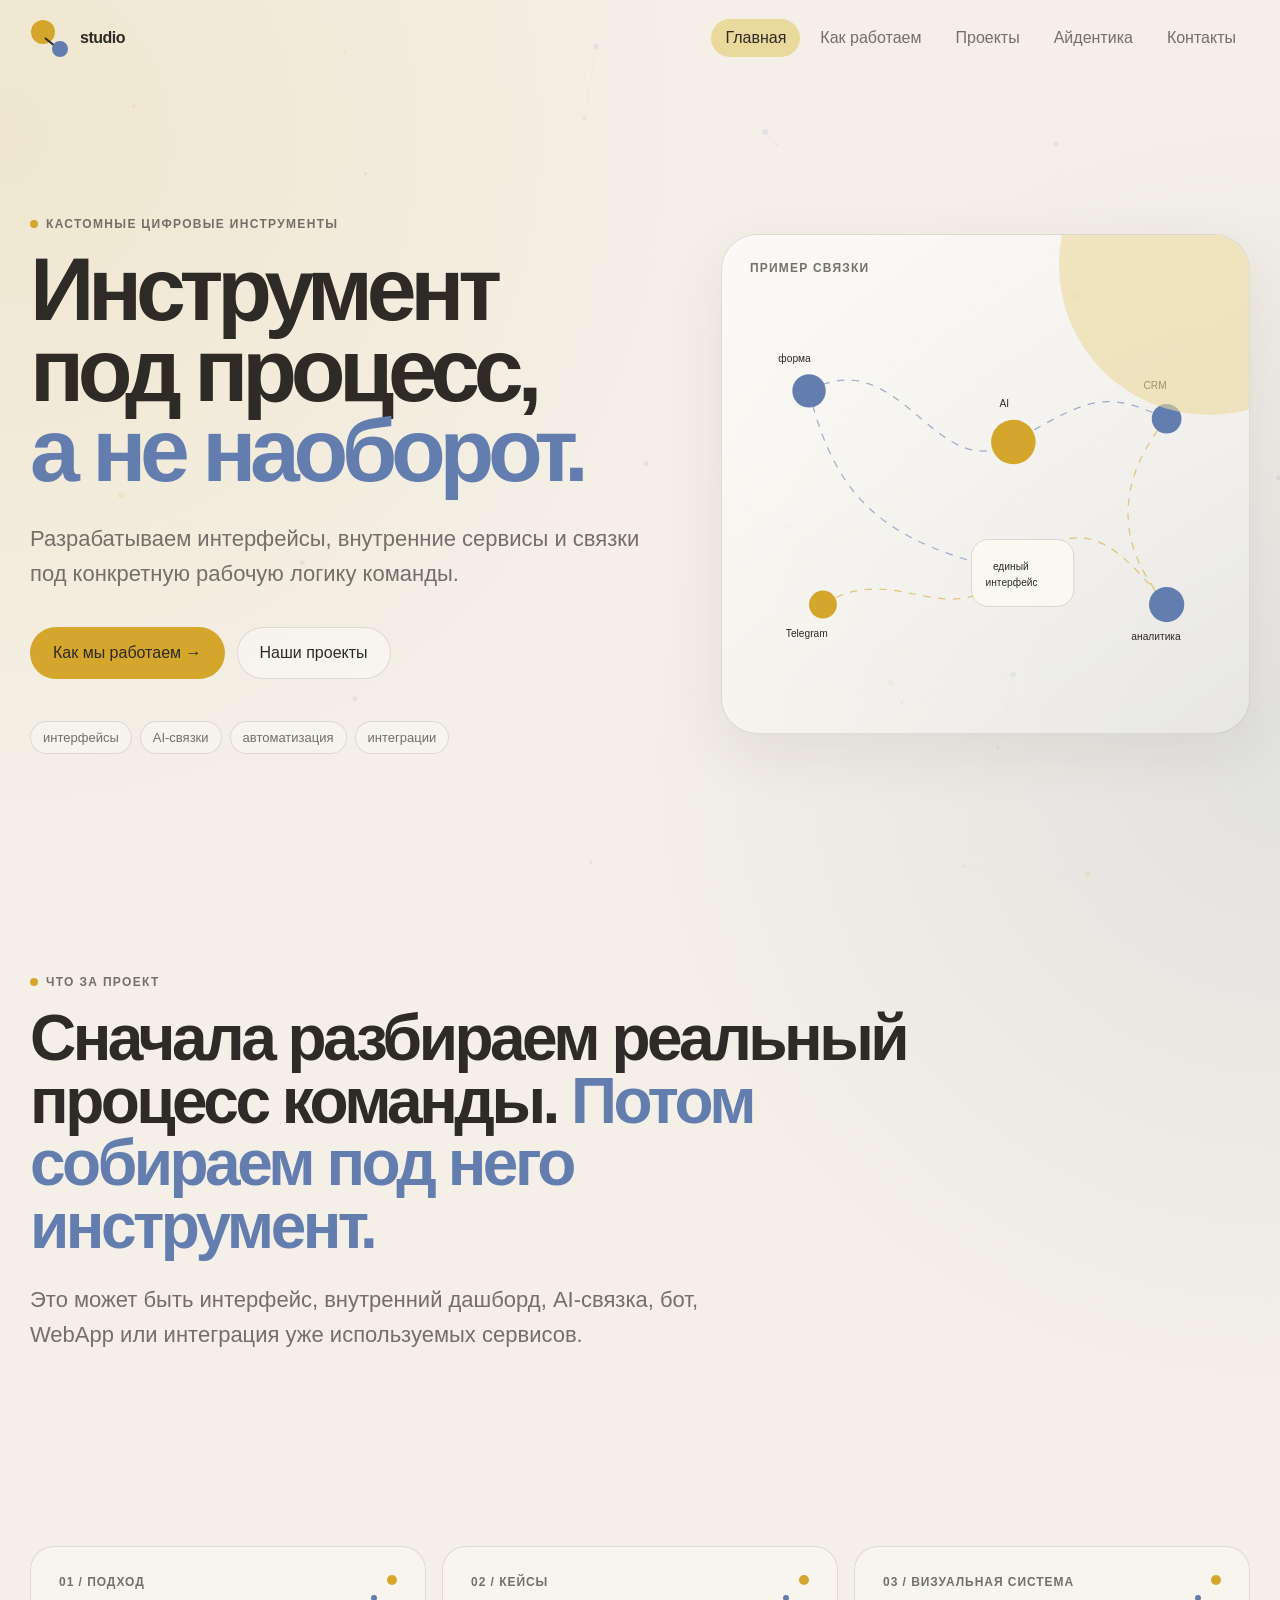
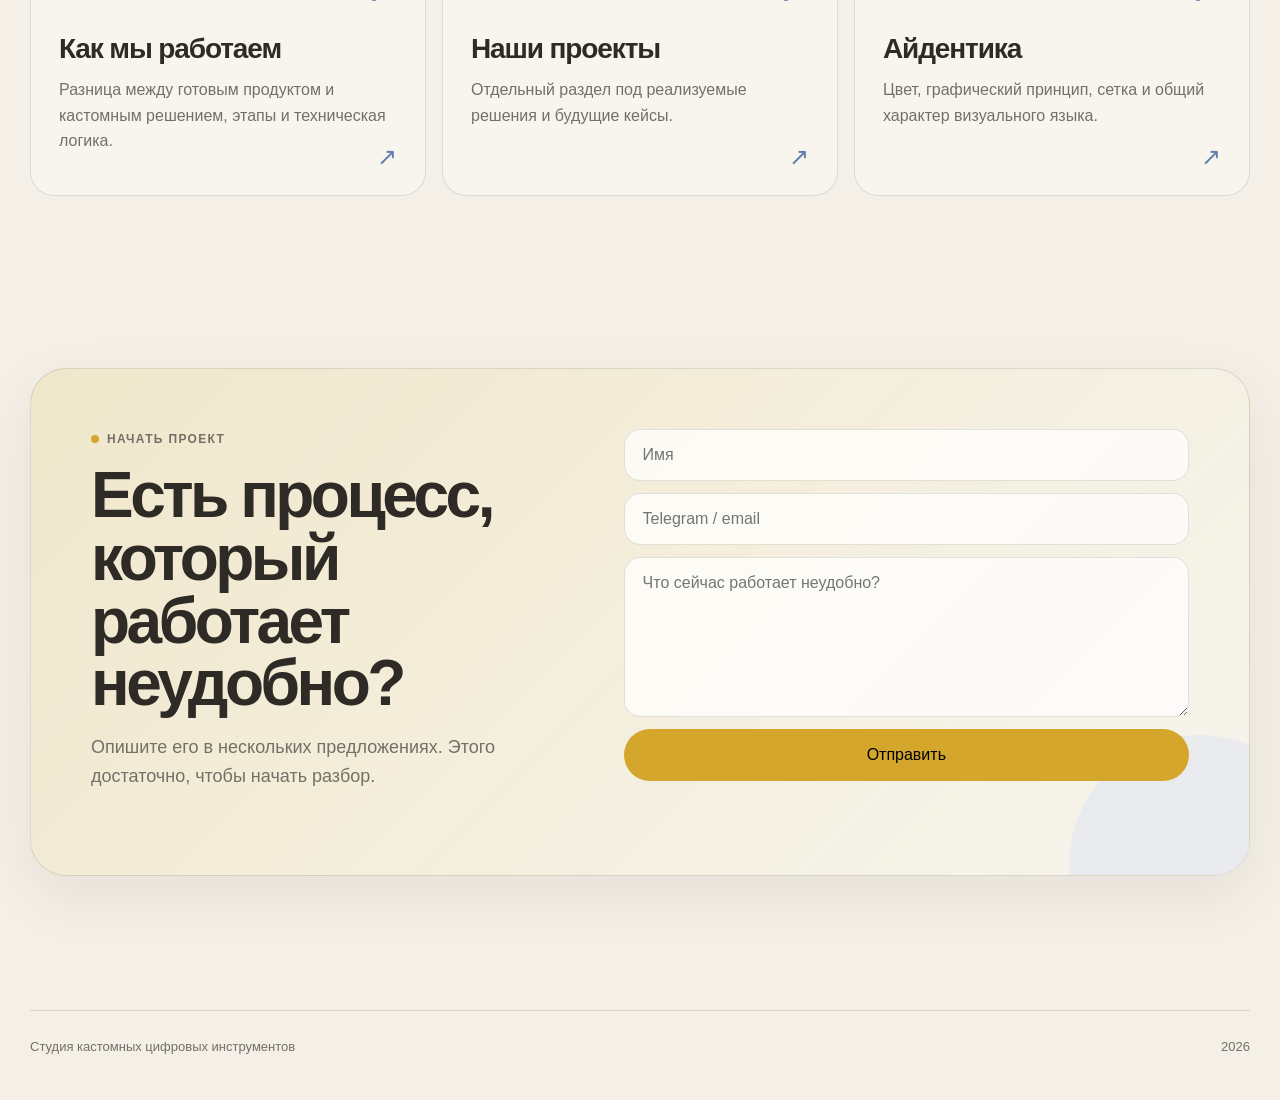
==== index.html @ 0e2c3231 "Initial website" ====
<!doctype html>
<html lang="ru">
<head>
  <meta charset="utf-8">
  <meta name="viewport" content="width=device-width,initial-scale=1">
  <meta name="theme-color" content="#F4F0E7">
  <title>Студия кастомных цифровых инструментов</title>
  <link rel="stylesheet" href="styles.css">
</head>
<body>

<canvas id="network"></canvas>
<header class="header" id="header">
  <div class="container header__inner">
    <a class="brand" href="index.html">
      <span class="brand__mark"><span></span></span>
      <span>studio</span>
    </a>

    <nav class="nav" id="nav">
      <a href="index.html" class="active">Главная</a>
<a href="approach.html" class="">Как работаем</a>
<a href="projects.html" class="">Проекты</a>
<a href="identity.html" class="">Айдентика</a>
<a href="contacts.html" class="">Контакты</a>
    </nav>

    <button class="menu" id="menu" aria-label="Меню">
      <span></span><span></span>
    </button>
  </div>
</header>

<main class="page">

  <section class="hero">
    <div class="container hero__grid">
      <div>
        <div class="eyebrow">кастомные цифровые инструменты</div>
        <h1>
          <span>Инструмент</span>
          <span>под процесс,</span>
          <span class="accent">а не наоборот.</span>
        </h1>

        <p class="hero__text">
          Разрабатываем интерфейсы, внутренние сервисы и связки под конкретную рабочую логику команды.
        </p>

        <div class="hero__actions">
          <a class="btn primary" href="approach.html">Как мы работаем →</a>
          <a class="btn ghost" href="projects.html">Наши проекты</a>
        </div>

        <div class="hero__tags">
          <span class="tag">интерфейсы</span>
          <span class="tag">AI-связки</span>
          <span class="tag">автоматизация</span>
          <span class="tag">интеграции</span>
        </div>
      </div>

      <div class="hero-card">
        <div class="hero-card__label">пример связки</div>

        <svg class="map" viewBox="0 0 520 420" aria-hidden="true">
          <path d="M70 85 C170 30 205 190 290 140 S390 85 455 115" />
          <path class="yellow" d="M85 315 C165 265 215 350 290 280 S400 250 455 315" />
          <path d="M70 85 C100 210 160 250 290 280" />
          <path class="yellow" d="M455 115 C410 170 390 240 455 315" />

          <g class="node"><circle cx="70" cy="85" r="18" fill="#647DAF"/><text x="37" y="54">форма</text></g>
          <g class="node"><circle cx="290" cy="140" r="24" fill="#D4A72C"/><text x="275" y="102">AI</text></g>
          <g class="node"><circle cx="455" cy="115" r="16" fill="#647DAF"/><text x="430" y="83">CRM</text></g>
          <g class="node"><circle cx="85" cy="315" r="15" fill="#D4A72C"/><text x="45" y="350">Telegram</text></g>
          <g class="node">
            <rect x="245" y="245" rx="18" ry="18" width="110" height="72" fill="#FBF8F1" stroke="#2E2A25" stroke-opacity=".16"/>
            <text x="268" y="278">единый</text><text x="260" y="295">интерфейс</text>
          </g>
          <g class="node"><circle cx="455" cy="315" r="19" fill="#647DAF"/><text x="417" y="353">аналитика</text></g>
        </svg>
      </div>
    </div>
  </section>

  <section class="section tight">
    <div class="container">
      <div class="reveal">
        <div class="eyebrow">что за проект</div>
        <h2>
          Сначала разбираем реальный процесс команды.
          <span class="accent">Потом собираем под него инструмент.</span>
        </h2>
        <p class="lead">
          Это может быть интерфейс, внутренний дашборд, AI-связка, бот, WebApp или интеграция уже используемых сервисов.
        </p>
      </div>
    </div>
  </section>

  <section class="section tight">
    <div class="container">
      <div class="grid-3">
        <a href="approach.html" class="card link-card reveal">
          <div class="small">01 / подход</div>
          <span class="dot"></span>
          <h3>Как мы работаем</h3>
          <p>Разница между готовым продуктом и кастомным решением, этапы и техническая логика.</p>
          <span class="arrow">↗</span>
        </a>

        <a href="projects.html" class="card link-card reveal">
          <div class="small">02 / кейсы</div>
          <span class="dot"></span>
          <h3>Наши проекты</h3>
          <p>Отдельный раздел под реализуемые решения и будущие кейсы.</p>
          <span class="arrow">↗</span>
        </a>

        <a href="identity.html" class="card link-card reveal">
          <div class="small">03 / визуальная система</div>
          <span class="dot"></span>
          <h3>Айдентика</h3>
          <p>Цвет, графический принцип, сетка и общий характер визуального языка.</p>
          <span class="arrow">↗</span>
        </a>
      </div>
    </div>
  </section>

  <section class="section">
    <div class="container">
      <div class="cta reveal">
        <div class="cta__copy">
          <div class="eyebrow">начать проект</div>
          <h2>Есть процесс, который работает неудобно?</h2>
          <p>Опишите его в нескольких предложениях. Этого достаточно, чтобы начать разбор.</p>
        </div>

        <form class="form demo-form">
          <input class="field" placeholder="Имя" required>
          <input class="field" placeholder="Telegram / email" required>
          <textarea class="field" placeholder="Что сейчас работает неудобно?" required></textarea>
          <button class="btn primary" type="submit">Отправить</button>
          <div class="form-status"></div>
        </form>
      </div>
    </div>
  </section>

</main>

<footer class="footer">
  <div class="container footer__inner">
    <span>Студия кастомных цифровых инструментов</span>
    <span data-year></span>
  </div>
</footer>
<script src="script.js"></script>
</body></html>
---- styles.css ----
:root{
  --bg:#F4F0E7;
  --paper:#FBF8F1;
  --paper2:#EFE9DB;
  --ink:#2E2A25;
  --muted:#746F67;
  --yellow:#D4A72C;
  --yellow-soft:#E9D99D;
  --blue:#647DAF;
  --blue-soft:#DCE4F0;
  --red:#C77A5F;
  --line:rgba(46,42,37,.13);
  --radius:24px;
  --radius-lg:36px;
  --shadow:0 20px 60px rgba(64,55,42,.08);
  --header:76px;
  --ease:cubic-bezier(.22,.8,.22,1);
}
*{box-sizing:border-box}
html{scroll-behavior:smooth}
body{
  margin:0;
  min-height:100vh;
  background:
    radial-gradient(circle at 0% 5%,rgba(212,167,44,.13),transparent 25%),
    radial-gradient(circle at 100% 28%,rgba(100,125,175,.12),transparent 28%),
    var(--bg);
  color:var(--ink);
  font-family:Inter,ui-sans-serif,-apple-system,BlinkMacSystemFont,"Segoe UI",sans-serif;
  overflow-x:hidden;
}
a{color:inherit;text-decoration:none}
button,input,textarea{font:inherit}
img,svg{display:block;max-width:100%}
::selection{background:var(--yellow);color:var(--ink)}
#network{
  position:fixed;inset:0;width:100%;height:100%;
  z-index:-1;opacity:.34;pointer-events:none;
}
.container{width:min(calc(100% - 48px),1220px);margin-inline:auto}
.header{
  position:fixed;inset:0 0 auto;
  height:var(--header);z-index:100;
  border-bottom:1px solid transparent;
  transition:.25s ease;
}
.header.scrolled{
  background:rgba(244,240,231,.84);
  border-color:var(--line);
  backdrop-filter:blur(18px);
  -webkit-backdrop-filter:blur(18px);
}
.header__inner{
  height:100%;display:flex;align-items:center;justify-content:space-between;gap:28px
}
.brand{display:flex;align-items:center;gap:12px;font-weight:760;letter-spacing:-.03em}
.brand__mark{position:relative;width:38px;height:38px}
.brand__mark::before,.brand__mark::after{
  content:"";position:absolute;border-radius:50%
}
.brand__mark::before{width:24px;height:24px;left:1px;top:1px;background:var(--yellow)}
.brand__mark::after{width:16px;height:16px;right:0;bottom:0;background:var(--blue)}
.brand__mark span{
  position:absolute;left:15px;top:18px;width:25px;height:2px;
  background:var(--ink);transform:rotate(39deg);transform-origin:left center
}
.nav{display:flex;align-items:center;gap:6px}
.nav a{
  color:var(--muted);padding:10px 14px;border-radius:999px;transition:.2s ease
}
.nav a:hover{color:var(--ink);background:rgba(255,255,255,.35)}
.nav a.active{color:var(--ink);background:var(--yellow-soft)}
.menu{
  display:none;width:44px;height:44px;border:0;border-radius:50%;
  background:rgba(255,255,255,.45);position:relative;z-index:120;cursor:pointer
}
.menu span{
  position:absolute;left:12px;width:20px;height:2px;background:var(--ink);transition:.25s var(--ease)
}
.menu span:first-child{top:17px}
.menu span:last-child{top:25px}
.menu.open span:first-child{top:21px;transform:rotate(45deg)}
.menu.open span:last-child{top:21px;transform:rotate(-45deg)}
.page{padding-top:var(--header)}
.hero{
  min-height:calc(100svh - var(--header));
  display:flex;align-items:center;padding:72px 0 80px
}
.hero__grid{
  display:grid;grid-template-columns:1.08fr .92fr;align-items:center;gap:70px
}
.eyebrow{
  display:inline-flex;align-items:center;gap:8px;
  text-transform:uppercase;letter-spacing:.11em;
  font-size:12px;font-weight:800;color:var(--muted);margin-bottom:18px
}
.eyebrow::before{
  content:"";width:8px;height:8px;border-radius:50%;background:var(--yellow)
}
.hero h1,.page-hero h1{
  margin:0;font-size:clamp(56px,7vw,100px);line-height:.9;
  letter-spacing:-.07em;font-weight:720
}
.hero h1 span{display:block}
.accent{color:var(--blue)}
.hero__text,.page-hero p,.lead{
  color:var(--muted);font-size:clamp(18px,2vw,22px);line-height:1.6
}
.hero__text{max-width:650px;margin:30px 0 0}
.page-hero{padding:100px 0 74px}
.page-hero h1{max-width:900px}
.page-hero p{max-width:720px;margin:28px 0 0}
.hero__actions{display:flex;gap:12px;flex-wrap:wrap;margin-top:36px}
.btn{
  min-height:52px;padding:0 22px;border:1px solid transparent;border-radius:999px;
  display:inline-flex;align-items:center;justify-content:center;gap:10px;
  transition:.25s var(--ease)
}
.btn:hover{transform:translateY(-2px)}
.btn.primary{background:var(--yellow)}
.btn.ghost{background:rgba(255,255,255,.38);border-color:var(--line)}
.hero__tags{display:flex;flex-wrap:wrap;gap:8px;margin-top:42px}
.tag{
  padding:8px 12px;border:1px solid var(--line);border-radius:999px;
  background:rgba(255,255,255,.3);color:var(--muted);font-size:13px
}
.hero-card{
  position:relative;min-height:500px;border:1px solid var(--line);
  border-radius:var(--radius-lg);
  background:linear-gradient(145deg,rgba(255,255,255,.62),rgba(255,255,255,.14));
  box-shadow:var(--shadow);overflow:hidden
}
.hero-card__label{
  position:absolute;top:26px;left:28px;z-index:2;
  color:var(--muted);font-size:12px;font-weight:800;letter-spacing:.1em;text-transform:uppercase
}
.hero-card::after{
  content:"";position:absolute;width:300px;height:300px;top:-120px;right:-110px;
  border-radius:50%;background:var(--yellow-soft);opacity:.6
}
.map{
  position:absolute;inset:70px 22px 24px;width:calc(100% - 44px);height:calc(100% - 94px)
}
.map path{
  fill:none;stroke:var(--blue);stroke-width:1.35;opacity:.6;
  stroke-dasharray:8 8;animation:dash 9s linear infinite
}
.map path.yellow{stroke:var(--yellow)}
.map text{font-size:11px;fill:var(--ink)}
.map .node{animation:float 6s ease-in-out infinite alternate;transform-box:fill-box;transform-origin:center}
.map .node:nth-of-type(2n){animation-duration:8s;animation-delay:-1.5s}
@keyframes dash{to{stroke-dashoffset:-100}}
@keyframes float{from{transform:translateY(-2px)}to{transform:translateY(7px)}}
.section{padding:100px 0}
.section.tight{padding:72px 0}
.section h2{
  max-width:900px;margin:0;font-size:clamp(38px,5vw,68px);
  line-height:.98;letter-spacing:-.055em
}
.lead{max-width:700px;margin:24px 0 0}
.grid-3{display:grid;grid-template-columns:repeat(3,1fr);gap:16px;margin-top:50px}
.grid-2{display:grid;grid-template-columns:repeat(2,1fr);gap:18px;margin-top:50px}
.card{
  position:relative;padding:28px;border:1px solid var(--line);
  border-radius:var(--radius);background:rgba(255,255,255,.34);
  transition:.35s var(--ease)
}
.card:hover{transform:translateY(-5px);background:rgba(255,255,255,.62)}
.card h3{margin:0 0 12px;font-size:28px;letter-spacing:-.04em}
.card p{margin:0;color:var(--muted);line-height:1.58}
.card .small{font-size:12px;color:var(--muted);letter-spacing:.08em;text-transform:uppercase;font-weight:800;margin-bottom:44px}
.card .dot{
  position:absolute;top:28px;right:28px;width:10px;height:10px;border-radius:50%;
  background:var(--yellow);box-shadow:-18px 18px 0 -2px var(--blue)
}
.link-card{display:block;min-height:250px}
.link-card .arrow{
  position:absolute;right:28px;bottom:24px;font-size:24px;color:var(--blue);
  transition:.25s var(--ease)
}
.link-card:hover .arrow{transform:translate(4px,-3px)}
.comparison{
  margin-top:50px;display:grid;grid-template-columns:1fr 1fr;
  border:1px solid var(--line);border-radius:var(--radius-lg);
  overflow:hidden;background:rgba(255,255,255,.3);box-shadow:var(--shadow)
}
.compare{padding:40px;min-height:470px}
.compare + .compare{border-left:1px solid var(--line)}
.compare.custom{background:linear-gradient(140deg,rgba(233,217,157,.28),rgba(255,255,255,.1))}
.compare h3{margin:0 0 26px;font-size:36px;letter-spacing:-.04em}
.points{display:grid;gap:16px}
.point{display:grid;grid-template-columns:26px 1fr;gap:10px;color:var(--muted);line-height:1.55}
.point span:first-child{
  width:20px;height:20px;border-radius:50%;display:grid;place-items:center;
  background:rgba(100,125,175,.13);color:var(--blue);font-size:11px;font-weight:800;margin-top:2px
}
.custom .point span:first-child{background:rgba(212,167,44,.19);color:#966f12}
.compare-diagram{margin-top:32px;padding-top:26px;border-top:1px solid var(--line)}
.chain{min-height:110px;display:flex;align-items:center;justify-content:space-between;gap:8px}
.box{
  padding:10px 12px;min-width:72px;text-align:center;border:1px solid var(--line);
  border-radius:12px;background:var(--paper);font-size:12px
}
.arrow{color:var(--muted)}
.hub{min-height:165px;position:relative}
.hub svg{position:absolute;inset:0;width:100%;height:100%}
.hub line{stroke:var(--blue);stroke-width:1.4;opacity:.55}
.hub-center{
  position:absolute;left:50%;top:50%;transform:translate(-50%,-50%);
  width:120px;height:76px;border-radius:18px;background:var(--yellow);
  display:grid;place-items:center;text-align:center;font-weight:750;font-size:13px;z-index:2
}
.hub-item{
  position:absolute;width:84px;padding:8px;border:1px solid var(--line);
  border-radius:10px;background:var(--paper);text-align:center;font-size:11px
}
.hub-item.i1{left:0;top:0}.hub-item.i2{right:0;top:0}
.hub-item.i3{left:0;bottom:0}.hub-item.i4{right:0;bottom:0}
.steps{display:grid;margin-top:48px}
.step{
  display:grid;grid-template-columns:120px 1fr;gap:30px;
  padding:28px 0;border-bottom:1px solid var(--line)
}
.step__num{color:var(--blue);font-weight:800;font-size:13px;letter-spacing:.08em}
.step h3{margin:0 0 10px;font-size:30px;letter-spacing:-.04em}
.step p{margin:0;max-width:700px;color:var(--muted);line-height:1.58}
.tech-grid{
  display:grid;grid-template-columns:1.05fr .95fr;gap:60px;align-items:center;margin-top:52px
}
.orbit{
  position:relative;min-height:450px;border:1px solid var(--line);
  border-radius:var(--radius-lg);background:rgba(255,255,255,.3);overflow:hidden
}
.orbit-center{
  position:absolute;left:50%;top:50%;transform:translate(-50%,-50%);
  width:170px;height:110px;border-radius:26px;background:var(--yellow);
  display:grid;place-items:center;text-align:center;font-weight:760;z-index:3
}
.ring{position:absolute;left:50%;top:50%;transform:translate(-50%,-50%);border:1px solid rgba(100,125,175,.24);border-radius:50%}
.r1{width:300px;height:300px}.r2{width:420px;height:420px}
.orbit-item{
  position:absolute;padding:9px 13px;border:1px solid var(--line);border-radius:999px;
  background:var(--paper);font-size:12px
}
.o1{left:8%;top:18%}.o2{right:8%;top:17%}.o3{right:5%;top:48%}
.o4{right:14%;bottom:12%}.o5{left:12%;bottom:15%}.o6{left:4%;top:48%}
.identity-grid{display:grid;grid-template-columns:repeat(2,1fr);gap:18px;margin-top:40px}
.identity-card{
  min-height:340px;padding:34px;border:1px solid var(--line);
  border-radius:var(--radius-lg);background:rgba(255,255,255,.34)
}
.identity-card h2{font-size:36px;margin:0 0 14px;letter-spacing:-.045em}
.identity-card p{color:var(--muted);line-height:1.6}
.swatches{display:grid;grid-template-columns:repeat(2,1fr);gap:10px;margin-top:28px}
.swatch{
  min-height:120px;padding:16px;border-radius:18px;
  display:flex;flex-direction:column;justify-content:flex-end;font-size:13px
}
.sy{background:var(--yellow)}.sb{background:var(--blue);color:white}
.sc{background:var(--bg);border:1px solid var(--line)}.sr{background:var(--red);color:white}
.identity-demo{
  margin-top:26px;min-height:240px;border-radius:26px;position:relative;overflow:hidden;
  background:linear-gradient(135deg,rgba(233,217,157,.5),rgba(220,228,240,.45))
}
.identity-demo svg{position:absolute;inset:0;width:100%;height:100%}
.projects{display:grid;grid-template-columns:repeat(2,1fr);gap:18px;margin-top:40px}
.project{
  min-height:420px;padding:24px;border:1px solid var(--line);
  border-radius:var(--radius-lg);background:rgba(255,255,255,.34);transition:.35s var(--ease)
}
.project:hover{transform:translateY(-5px);background:rgba(255,255,255,.58)}
.project__visual{
  height:240px;border-radius:22px;position:relative;overflow:hidden;
  background:
    radial-gradient(circle at 70% 20%,var(--yellow-soft),transparent 32%),
    radial-gradient(circle at 30% 72%,var(--blue-soft),transparent 32%),
    #ece8dd
}
.project__visual::before,.project__visual::after{
  content:"";position:absolute;height:1px;background:var(--blue);opacity:.35
}
.project__visual::before{width:70%;left:10%;top:38%;transform:rotate(14deg)}
.project__visual::after{width:55%;left:25%;top:62%;transform:rotate(-18deg)}
.project__dot{
  position:absolute;width:14px;height:14px;border-radius:50%;background:var(--yellow);
  top:38%;left:36%;box-shadow:120px 42px 0 var(--blue),220px -30px 0 2px var(--yellow)
}
.project h3{margin:22px 0 10px;font-size:28px;letter-spacing:-.04em}
.project p{margin:0;color:var(--muted);line-height:1.55}
.empty{
  margin-top:40px;padding:70px 34px;border:1px dashed rgba(46,42,37,.23);
  border-radius:var(--radius-lg);text-align:center;background:rgba(255,255,255,.22)
}
.empty h3{margin:0;font-size:34px;letter-spacing:-.04em}
.empty p{max-width:560px;margin:14px auto 0;color:var(--muted);line-height:1.6}
.cta{
  display:grid;grid-template-columns:.9fr 1.1fr;gap:70px;padding:60px;
  border:1px solid var(--line);border-radius:var(--radius-lg);
  background:linear-gradient(135deg,rgba(233,217,157,.38),rgba(255,255,255,.3));
  box-shadow:var(--shadow);position:relative;overflow:hidden
}
.cta::after{
  content:"";position:absolute;width:260px;height:260px;right:-80px;bottom:-120px;
  border-radius:50%;background:var(--blue-soft);opacity:.55
}
.cta__copy,.form{position:relative;z-index:2}
.cta h2{font-size:clamp(42px,5vw,70px);line-height:.98;letter-spacing:-.055em;margin:0}
.cta p{max-width:500px;color:var(--muted);line-height:1.6;font-size:18px}
.form{display:grid;gap:12px}
.field{
  width:100%;padding:16px 18px;border:1px solid var(--line);border-radius:16px;
  background:rgba(255,255,255,.72);outline:none;color:var(--ink)
}
textarea.field{min-height:160px;resize:vertical}
.field:focus{border-color:rgba(100,125,175,.52);box-shadow:0 0 0 4px rgba(100,125,175,.08)}
.form-status{min-height:22px;color:var(--blue);font-size:14px}
.contact-links{display:grid;gap:12px;margin-top:28px}
.contact-link{
  display:flex;justify-content:space-between;gap:18px;padding:18px 0;
  border-bottom:1px solid var(--line);font-size:18px
}
.contact-link span{color:var(--muted)}
.footer{padding:34px 0 46px}
.footer__inner{
  padding-top:28px;border-top:1px solid var(--line);
  display:flex;justify-content:space-between;gap:20px;color:var(--muted);font-size:13px
}
.reveal{opacity:0;transform:translateY(26px);transition:.7s var(--ease)}
.reveal.visible{opacity:1;transform:none}

@media(max-width:1000px){
  .container{width:min(calc(100% - 32px),1220px)}
  .hero{min-height:auto}
  .hero__grid{grid-template-columns:1fr;gap:44px}
  .hero-card{min-height:430px}
  .grid-3{grid-template-columns:repeat(2,1fr)}
  .tech-grid,.cta{grid-template-columns:1fr}
  .identity-grid{grid-template-columns:1fr}
}
@media(max-width:760px){
  :root{--header:70px}
  .nav{
    position:fixed;inset:0;padding:calc(var(--header) + 40px) 24px 40px;
    flex-direction:column;align-items:stretch;justify-content:flex-start;
    background:rgba(244,240,231,.97);backdrop-filter:blur(20px);
    transform:translateY(-110%);opacity:0;transition:.4s var(--ease)
  }
  .nav.open{transform:none;opacity:1}
  .nav a{
    border-radius:0;border-bottom:1px solid var(--line);
    padding:17px 10px;font-size:24px
  }
  .menu{display:block}
  .comparison{grid-template-columns:1fr}
  .compare + .compare{border-left:0;border-top:1px solid var(--line)}
  .grid-3,.grid-2,.projects{grid-template-columns:1fr}
  .step{grid-template-columns:1fr;gap:10px}
  .tech-grid{gap:36px}
  .orbit{min-height:390px}
  .r2{width:340px;height:340px}.r1{width:250px;height:250px}
  .orbit-center{width:140px;height:88px}
  .orbit-item{font-size:10px;padding:7px 10px}
  .cta{padding:30px 22px;gap:38px}
  .footer__inner{flex-direction:column}
}
@media(max-width:480px){
  .container{width:min(calc(100% - 22px),1220px)}
  .hero h1,.page-hero h1{font-size:52px}
  .hero__text{font-size:18px}
  .hero__actions{flex-direction:column}
  .btn{width:100%}
  .hero-card{min-height:300px}
  .section{padding:70px 0}
  .compare{padding:28px}
}
@media(prefers-reduced-motion:reduce){
  html{scroll-behavior:auto}
  *,*::before,*::after{animation-duration:.001ms!important;animation-iteration-count:1!important;transition-duration:.001ms!important}
  #network{display:none}
}
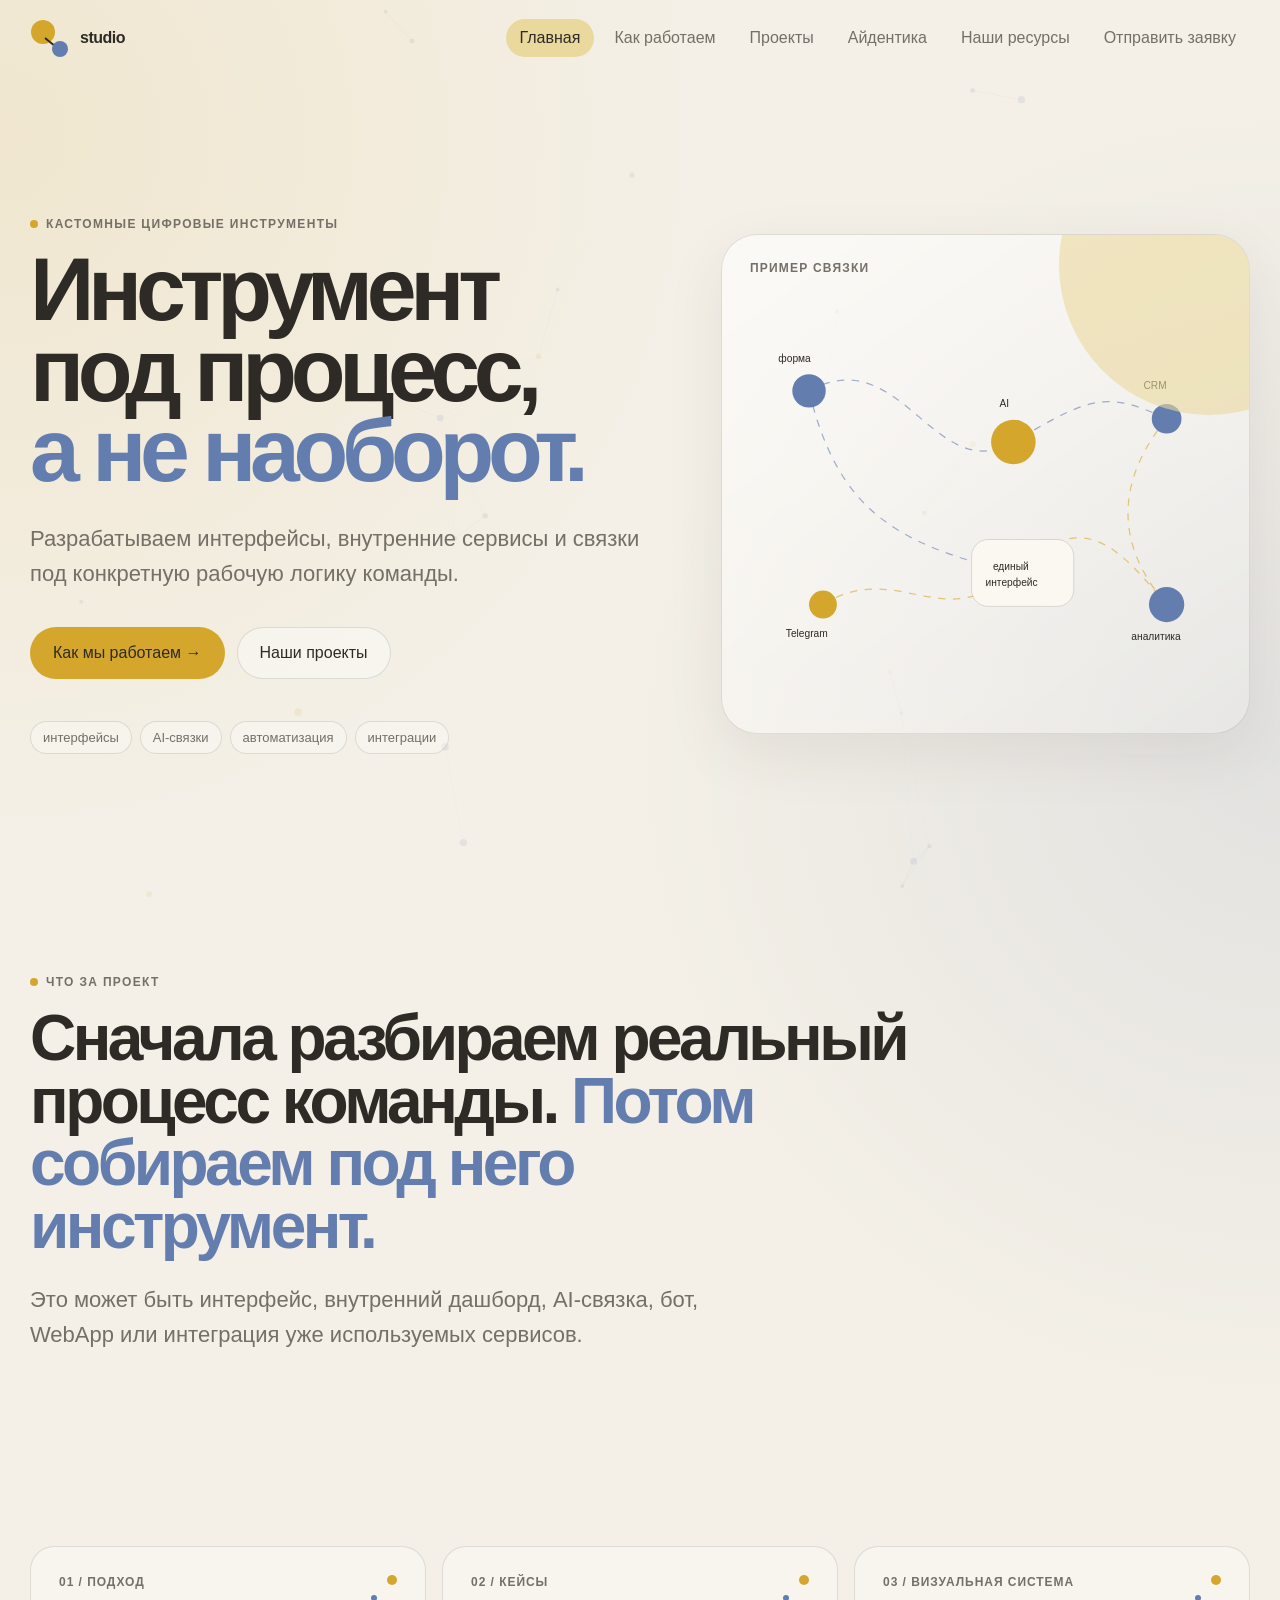
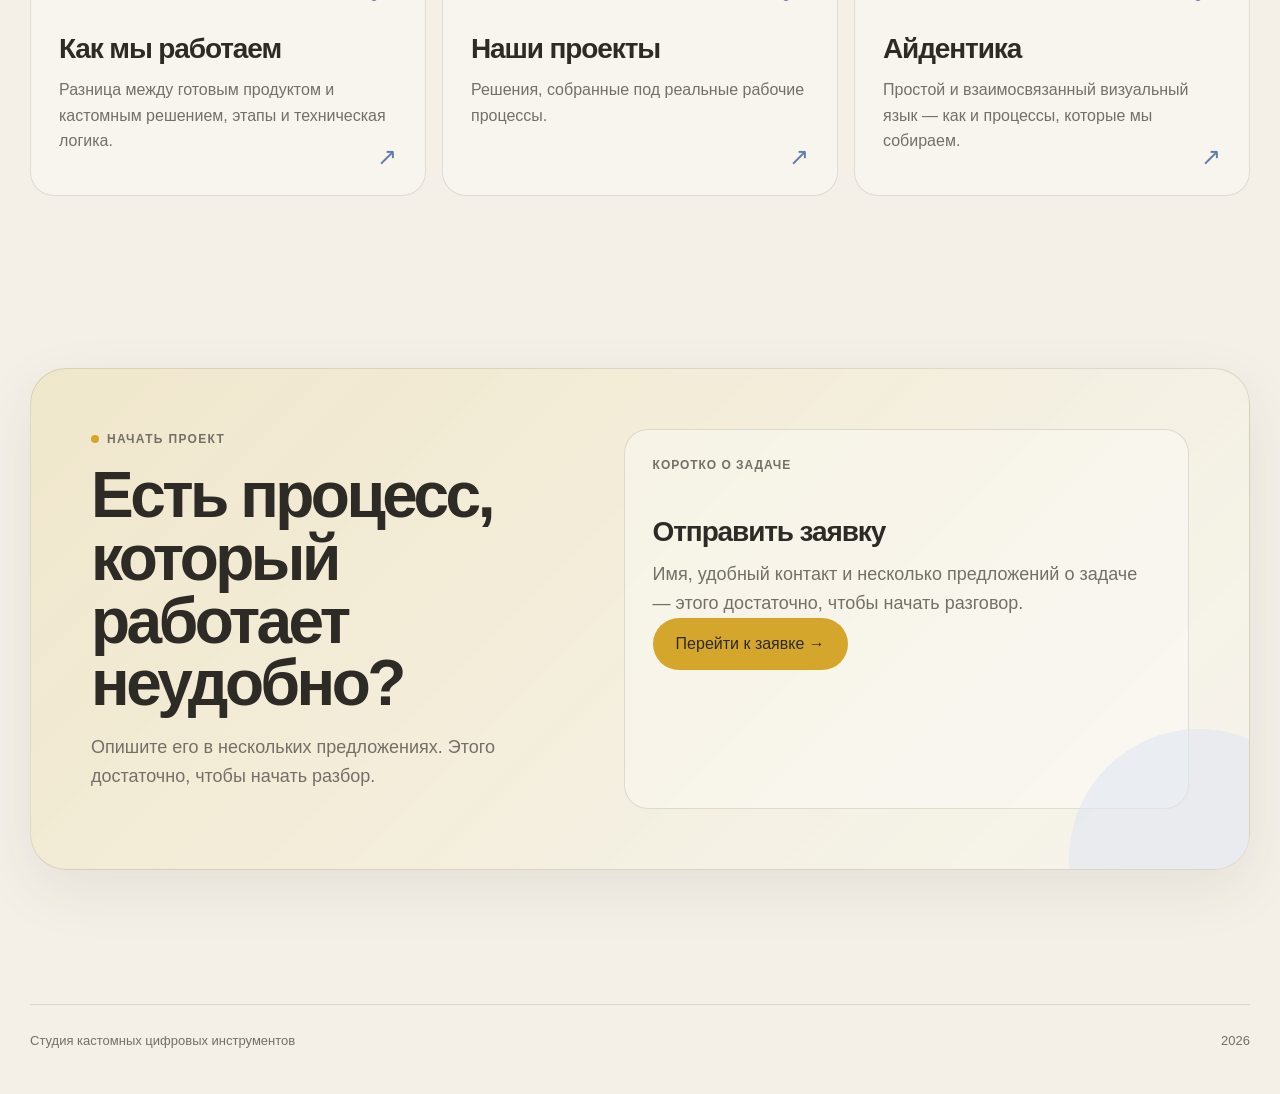
==== commit 945c5273: "Refine navigation and application entry" ====
--- a/index.html
+++ b/index.html
@@ -22,7 +22,8 @@
 <a href="approach.html" class="">Как работаем</a>
 <a href="projects.html" class="">Проекты</a>
 <a href="identity.html" class="">Айдентика</a>
-<a href="contacts.html" class="">Контакты</a>
+<a href="contacts.html" class="">Наши ресурсы</a>
+<a href="request.html" class="nav-cta">Отправить заявку</a>
     </nav>
 
     <button class="menu" id="menu" aria-label="Меню">
@@ -113,7 +114,7 @@
           <div class="small">02 / кейсы</div>
           <span class="dot"></span>
           <h3>Наши проекты</h3>
-          <p>Отдельный раздел под реализуемые решения и будущие кейсы.</p>
+          <p>Решения, собранные под реальные рабочие процессы.</p>
           <span class="arrow">↗</span>
         </a>
 
@@ -121,7 +122,7 @@
           <div class="small">03 / визуальная система</div>
           <span class="dot"></span>
           <h3>Айдентика</h3>
-          <p>Цвет, графический принцип, сетка и общий характер визуального языка.</p>
+          <p>Простой и взаимосвязанный визуальный язык — как и процессы, которые мы собираем.</p>
           <span class="arrow">↗</span>
         </a>
       </div>
@@ -137,13 +138,12 @@
           <p>Опишите его в нескольких предложениях. Этого достаточно, чтобы начать разбор.</p>
         </div>
 
-        <form class="form demo-form">
-          <input class="field" placeholder="Имя" required>
-          <input class="field" placeholder="Telegram / email" required>
-          <textarea class="field" placeholder="Что сейчас работает неудобно?" required></textarea>
-          <button class="btn primary" type="submit">Отправить</button>
-          <div class="form-status"></div>
-        </form>
+        <div class="card request-shortcut">
+          <div class="small">коротко о задаче</div>
+          <h3>Отправить заявку</h3>
+          <p>Имя, удобный контакт и несколько предложений о задаче — этого достаточно, чтобы начать разговор.</p>
+          <a class="btn primary" href="request.html">Перейти к заявке →</a>
+        </div>
       </div>
     </div>
   </section>
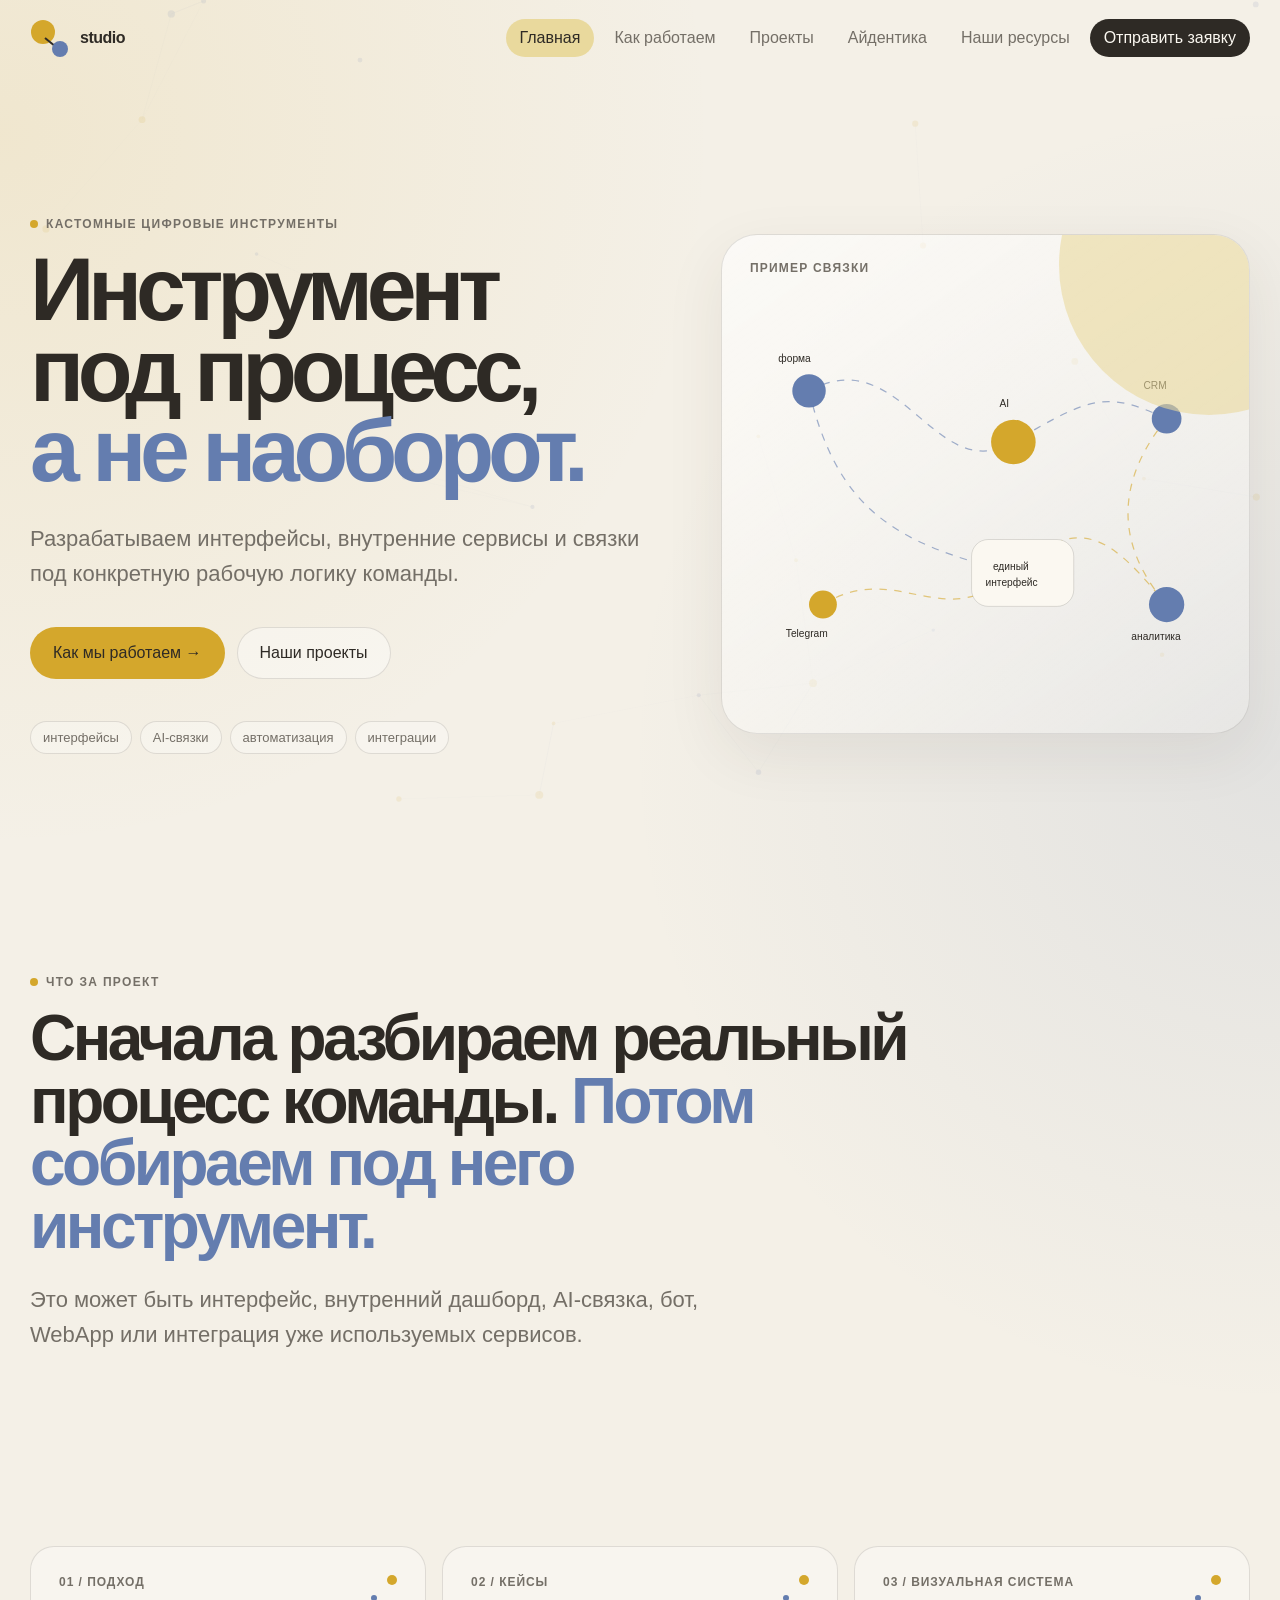
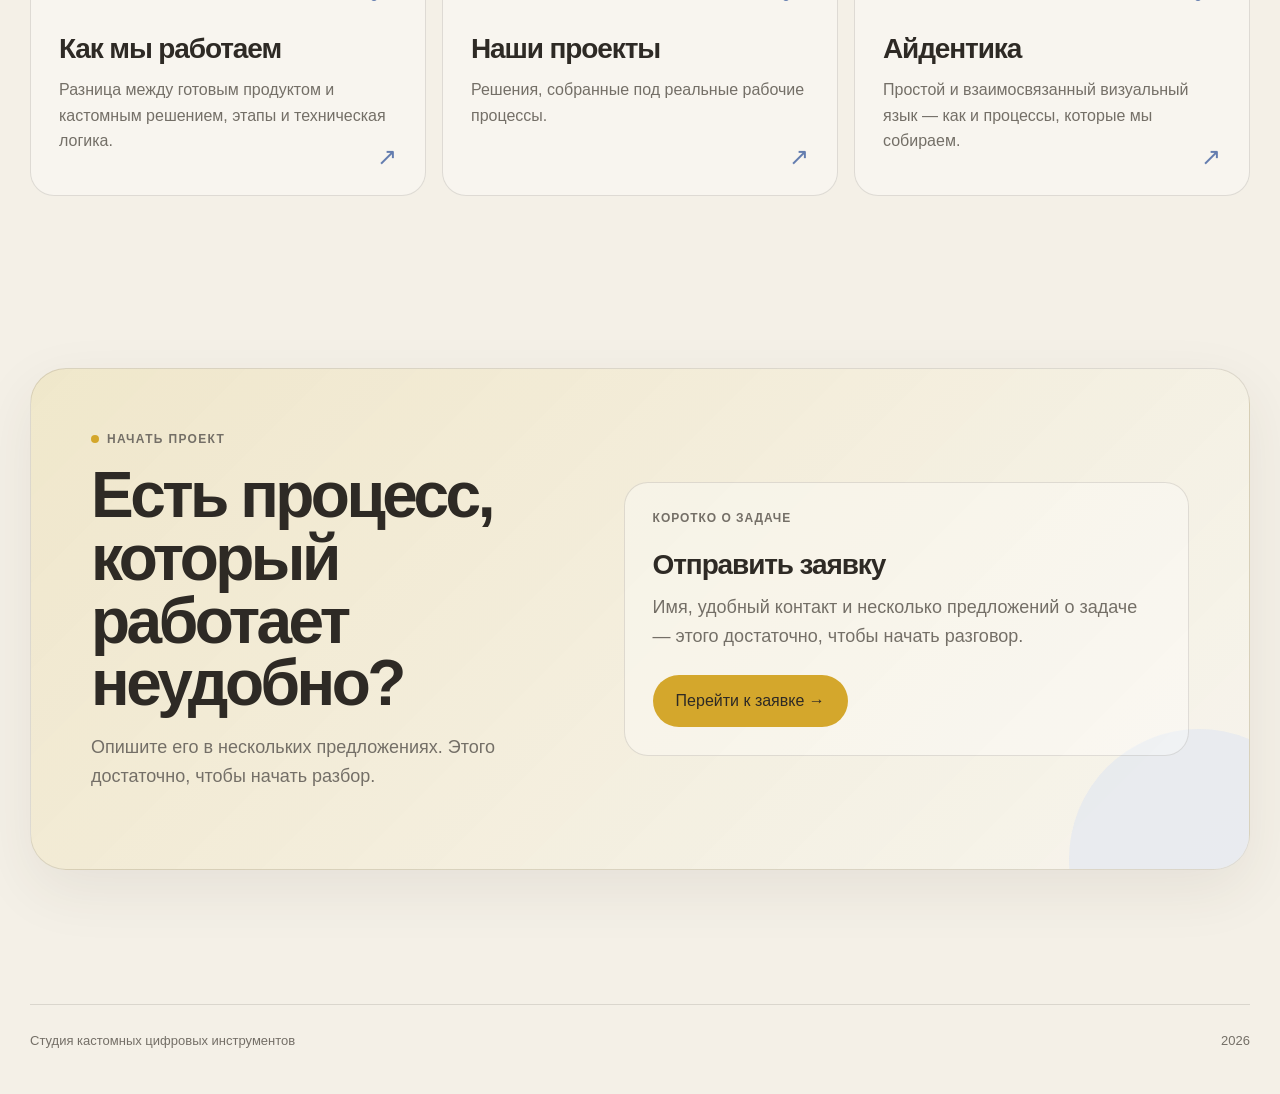
==== commit f229380a: "Use branded favicon" ====
--- a/index.html
+++ b/index.html
@@ -5,6 +5,7 @@
   <meta name="viewport" content="width=device-width,initial-scale=1">
   <meta name="theme-color" content="#F4F0E7">
   <title>Студия кастомных цифровых инструментов</title>
+  <link rel="icon" type="image/svg+xml" href="favicon.svg">
   <link rel="stylesheet" href="styles.css">
 </head>
 <body>
--- a/styles.css
+++ b/styles.css
@@ -379,3 +379,85 @@
   *,*::before,*::after{animation-duration:.001ms!important;animation-iteration-count:1!important;transition-duration:.001ms!important}
   #network{display:none}
 }
+
+
+/* Resources + request */
+.nav a.nav-cta{
+  background:var(--ink);
+  color:var(--paper);
+}
+.nav a.nav-cta:hover,
+.nav a.nav-cta.active{
+  background:var(--blue);
+  color:#fff;
+}
+.request-shortcut{
+  position:relative;
+  z-index:2;
+  align-self:center;
+}
+.request-shortcut .small{margin-bottom:24px}
+.request-shortcut .btn{margin-top:24px}
+.resource-grid{
+  display:grid;
+  grid-template-columns:repeat(2,1fr);
+  gap:18px;
+}
+.resource-card{
+  position:relative;
+  min-height:260px;
+  padding:30px;
+  border:1px solid var(--line);
+  border-radius:var(--radius-lg);
+  background:rgba(255,255,255,.34);
+  transition:.35s var(--ease);
+  display:flex;
+  flex-direction:column;
+}
+.resource-card:hover{
+  transform:translateY(-5px);
+  background:rgba(255,255,255,.6);
+}
+.resource-card .small{
+  color:var(--muted);
+  font-size:12px;
+  font-weight:800;
+  letter-spacing:.08em;
+  text-transform:uppercase;
+  margin-bottom:38px;
+}
+.resource-card h2{
+  font-size:40px;
+  margin:0 0 10px;
+  letter-spacing:-.045em;
+}
+.resource-card p{
+  color:var(--muted);
+  line-height:1.55;
+  margin:0;
+  max-width:430px;
+}
+.resource-value{
+  margin-top:auto;
+  padding-top:30px;
+  color:var(--blue);
+  font-weight:750;
+}
+.resource-card.is-empty{
+  cursor:default;
+}
+.resource-card.is-empty:hover{
+  transform:none;
+}
+.request-cta{margin-top:0}
+@media(max-width:760px){
+  .resource-grid{grid-template-columns:1fr}
+  .nav a.nav-cta{
+    background:transparent;
+    color:var(--ink);
+  }
+  .nav a.nav-cta.active{
+    background:var(--blue);
+    color:#fff;
+  }
+}
